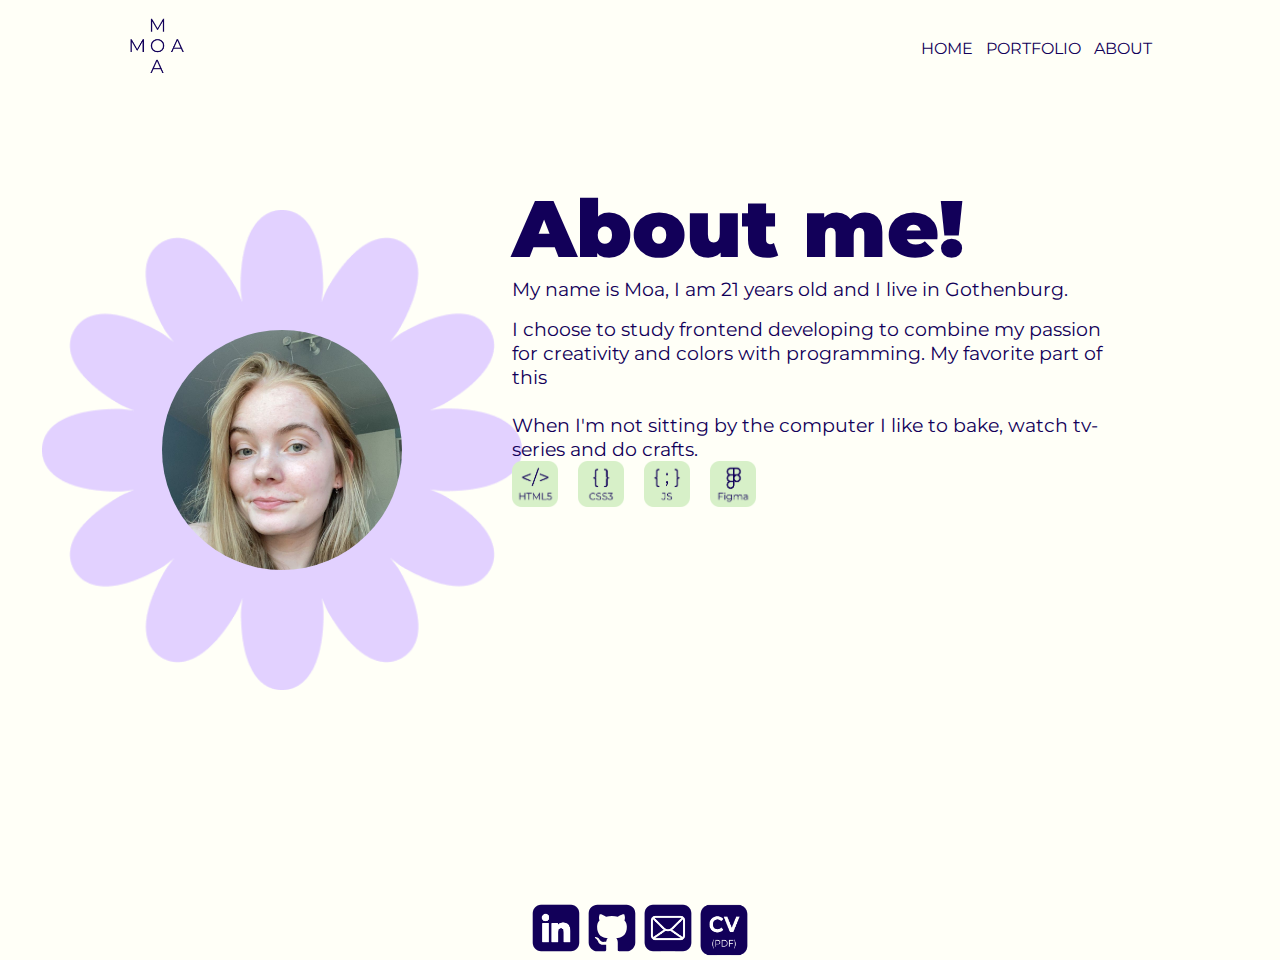
==== about.html @ 0ee52331 "mediaqueries for portfolio and some different styling" ====
<!DOCTYPE html>
<html lang="en">
<head>
    <meta charset="UTF-8">
    <meta http-equiv="X-UA-Compatible" content="IE=edge">
    <meta name="viewport" content="width=device-width, initial-scale=1.0">
    <link rel="stylesheet" href="style.css">
    <link rel="stylesheet" href="about.css">
    <link rel="stylesheet" href="mediaquery.css">
    <link href="https://fonts.googleapis.com/css2?family=Montserrat:wght@400;700&display=swap" rel="stylesheet">
    <script src="./burger.js"></script>
    <title>About | Moa Hedendahl</title>
</head>
<body>
    <header>
        <a href="./index.html">
            <img class="moamoa" src="./images/moamoalogo.png" alt="">
        </a>  
        <nav class="navbar">
            <ul class="nav-menu" id="navmenu">
                <li class="nav-item">
                    <a class="nav-link" href="./index.html">HOME</a>
                </li>
                <li class="nav-item">
                    <a class="nav-link" href="./portfolio.html">PORTFOLIO</a>
                </li>
                <li class="nav-item">
                    <a class="nav-link" href="./about.html">ABOUT</a>
                </li>
            </ul>
            <div class="hamburger" id="burger">
                <span class="bar"></span>
                <span class="bar"></span>
                <span class="bar"></span>
            </div>
        </nav>
    </header>
    <main>
        <div class="afirstview">
            <div class="aimgcontainer">
                <img class="imgflower" src="./images/lpflower.png" alt="">
                <img class="imgmoa" src="./images/moa.JPG" alt="">
            </div>
            <div class="ainfocontent">
                <div class="aabout">
                    <h1><b>About me!</b></h1>
                    <p>
                        My name is Moa, I am 21 years old and I live in Gothenburg.
                    </p>
                    <p class="aabouttext">
                        I choose to study frontend developing to combine my passion for 
                        creativity and colors with programming. My favorite part of this 
                        <br><br>
                        When I'm not sitting by the computer I like to bake, watch tv-series and do crafts.
                    </p>
                </div>
                <div class="tools">
                    <img src="./images/html5.png" alt="">
                    <img src="./images/css3.png" alt="">
                    <img src="./images/js.png" alt="">
                    <img src="./images/figma.png" alt="">
                </div>
            </div>
        </div>
        <div class="asecondview">

        </div>
    </main>

    <footer>
        <a href="https://www.linkedin.com/in/moa-hedendahl-1958a4202/"><img class="ikon" src="./images/linkedin.png" alt=""></a>
        <a href="https://github.com/moamoa07"><img class="ikon" src="./images/github.svg" alt=""></a>
        <a href="mailto:moahedendahl@gmail.com"><img class="ikon" src="./images/mail.png" alt=""></a>
        
        <img class="ikon" src="./images/cv.png" alt="">
    </footer>
</body>
</html>
---- style.css ----
* {
    margin: 0;
    padding: 0;
    box-sizing: border-box;
}
body {
    font-family: 'Montserrat', sans-serif;
    width: 100%;
    background-color: #FFFFF7;
    color: #120059;
}

/* header */
header {
    display: flex;
    width: 80%;
    height: 6rem;
    margin-left: auto;
    margin-right: auto;
    justify-content: space-between;
    align-items: center;
}

.moamoa {
    width: 3.5rem;
}

ul {
    display: flex;
    list-style: none;
}

li {
    margin-left: 0.8rem;
}

li a {
    color: #120059;
    text-decoration: none;
}

.nav-link {
    transition: 0.7s ease;
}

.nav.link:hover {
    color: #070022;
}
/* hamburger menu */
.hamburger {
    display: none;
    cursor: pointer;
}

.bar {
    display: block;
    width: 25px;
    height: 3px;
    margin: 5px auto;
    -webkit-transition: all 0.3s ease-in-out;
    transition: all 0.3s ease-in-out;
    background-color: #120059;
}



/* main */
main {
    width: 80%;
    margin-left: auto;
    margin-right: auto;
}
/* firstview */
.firstview {
    height: calc(100vh - 6rem);
}

h1 {
    margin-top: 20rem;
    font-size: 5rem;
    margin: 0;
}

.firstview p {
    margin-top: 0;
    font-size: 2rem;
}

.text {
    position: absolute;
    top: 25rem;
}

.purpleflower {
    width: 24%;
    position: absolute;
    top: 44%;
    left: 4%;
    animation: spinright 40s linear infinite;
}

.greenflower {
    width: 16%;
    position: absolute;
    top: -6%;
    right: 4%;
    z-index: -1;
    animation: spinright 40s linear infinite;
}

.blueflower {
    width: 35%;
    position: absolute;
    top: 8%;
    left: 14%;
    z-index: -1;
    animation: spinleft 50s linear infinite;
}

.lightpurpleflower {
    width: 16%;
    position: absolute;
    top: 80%;
    right: 14%;
 
    animation: spinleft 50s linear infinite;
}

@keyframes spinright {
    100% {
        transform: rotate(360deg);
    }
}

@keyframes spinleft {
    100% {
        transform: rotate(-360deg);
    }
}

/* secondview */
.secondview {
    height: 100vh;
    display: flex;
    /* flex-direction: column; */
    align-items: center;
    justify-content: center;
}

/* cards */
.cardcontainer {
    display: flex;
    align-items: center;
    /* justify-content: center; */
    position: relative;
    overflow-x: scroll;
    margin: 0 auto;
}
.card {
    transition: 0.5s;
    width: 18rem;
    height: 28rem;
    margin: 1rem;
    background-color: #D7F0C8;
    border-radius: 1.25rem;
}

.card:hover {
    box-shadow: 0 0.5rem 1rem 0 rgba(0,0,0,0.2);
}

.textcontainer {
    padding: 0.125rem 1rem;
}

.card .mainimage {
    width: 18rem;
    height: 17rem;
    object-fit: cover;
    border-radius: 1.25rem 1.25rem 0 0;
}

.card h3 {
    margin-top: 0.6rem;
}

.projectinfo {
    margin-top: 0.6rem;
}

.projectsubject {
    margin-top: 0.6rem;
    font-size: 0.8rem;
    margin-bottom: 0.6rem;
}

.contentwhenbigger {
    display: none;
    margin: 1rem;
}

.contentwhenbigger .bigimage {
    width: 20rem;
    height: 3rem;
    border-radius: 0;
    margin: 0.5rem;
}

.contentwhenbigger .smallimage {
    width: 5rem;
    height: 5rem;
    object-fit: cover;
}

.arrowbuttons {
    display: flex;
    font-size: 1.5rem;
}

/* thirdview */
.thirdview {
    height: 100vh;
    display: flex;
    align-items: center;
    justify-content: center
}

.bigcard {
    width: 98%;
    height: 80%;
    background-color: #D7F0C8;
    border-radius: 1.25rem;
    display: flex;
    justify-content: space-between;
}
.bctextcontent {
    width: 80rem;
}
.bcsmallimg {
    width: 60%;
}
.bcbigimg {
    width: 80%;
    height: 60%;
    object-fit: cover;
    border-radius: 0 1.25rem 0 0;
}

.bcsmallimg img{
    width: 20%;
}

/* footer */
footer {
    width: 80%;
    margin-left: auto;
    margin-right: auto;
    display: flex;
    justify-content: center;
}
.ikon {
    width: 3.5rem;
    color: #120059;
}

/* classes to add in javascript */
/* Class for making card size bigger */
.large {
    width: 100%;
    height: 80%;

}
/* class to hide all cards */
.hidden {
    display: none;
}
/* class to show more content */
.show {
    display: block;
}


/* scrollbar */
::-webkit-scrollbar {
    width: 10px;
  }
  
  ::-webkit-scrollbar-track {
    background: #FFFFF7;
  }

  ::-webkit-scrollbar-thumb {
    background: #D3EAFF;
    border-radius: 1000rem;
  }

  ::-webkit-scrollbar-thumb:hover {
    background: #bee0ff;
  }
---- about.css ----
main {
    width: 80%;
}

.afirstview {
    height: calc(100vh - 6rem);
    display: flex;
    align-items: center;
}

.ainfocontent {
    display: flex;
    flex-direction: column;
    justify-content: space-between;
    position: absolute;
    top: 20%;
    left: 40%;
}

.aimgcontainer {
    display: flex;
    justify-content: center;
    align-items: center;
    position: absolute;
    top: 50%;
    left: 22%;
}

.imgflower {
    width: 30rem;
    position: absolute;
    animation: spinright 40s linear infinite;
}

.imgmoa {
    border-radius: 50%;
    width: 15rem;
    height: 15rem;
    object-fit: cover;
    position: absolute;

}

.aabout {
    font-size: 1.2rem;
}

.aabouttext {
    width: 80%;
    margin-top: 1rem;
}

.tools img {
    width: 6%;
    margin-right: 1rem;
}
---- mediaquery.css ----
/* Tablet */
@media (max-width: 820px) {
    /* header */
    header {
        width: 90%;
    }
	li {
        font-size: 1.4rem;
    }

    .text h1 {
        font-size: 3rem;
    }

    .moamoa{
        width: 4rem;
    }

    /* main */
    main {
        width: 100%;
    }

    .text {
        top: 30rem;
    }

    .purpleflower {
        width: 50%;
        top: 46%;
        left: -10%;
    }

    .greenflower {
        width: 30%;
        top: -2%;
        right: 6%;
    }

    .blueflower {
        width: 60%;
        top: 30%;
        left: 10%;
    }

    .lightpurpleflower {
        width: 30%;
        right: 12%;
    }

    /* portfolio page */
    

    .projectcontainer {
        margin: 2rem 1rem;
    }

    .pfirstview {
        height: auto;
    }
    .psecondview {
        height: auto;
    }

    .ppflower, .pgflower, .pblueflower {
        display: none;
    }
}

/* Mobile */
@media (max-width: 480px) {	
    main {
        width: 100%;
    }
	.menu {
        display: block;
        width: 2rem;
    }

    .hamburger {
        display: block;
    }

    .hamburger.active .bar:nth-child(2) {
        opacity: 0;
    }
    .hamburger.active .bar:nth-child(1) {
        transform: translateY(8px) rotate(45deg);
    }
    .hamburger.active .bar:nth-child(3) {
        transform: translateY(-8px) rotate(-45deg);
    }

    li a{
        color: #fff;
    }

    .nav-menu {
        position: fixed;
        right: -100%;
        top: 80px;
        flex-direction: column;
        background-color: #120059ba;
        width: 100%;
        text-align: center;
        color: #fff;
        transition: 0.3s;
        z-index: 100;
    }

    .nav-item {
        margin: 1rem 0;
    }

    .nav-menu.active {
        right: 0;
    }

    h1 {
        font-size: 2.3rem;
    }

    .firstview p {
        font-size: 1.5rem;
    }

    .purpleflower {
        width: 50%;
        top: 46%;
        left: -10%;
    }

    .greenflower {
        width: 30%;
        top: 0%;
        right: 6%;
    }

    .blueflower {
        width: 60%;
        top: 30%;
        left: 10%;
    }

    .lightpurpleflower {
        width: 30%;
        right: 18%;
    }

    /* portfolio page */
    .pimage img {
        width: 100%;
        height: 17rem;
        border-radius: 1.25rem 1.25rem 0 0 ;
    }

    .projectcontainer {
        flex-direction: column;
        margin: 1rem;
        height: 38rem;
    }

    .showproject {
        margin-top: 2rem;
    }

    .ptitlesubject h3 {
        font-size: 1.2rem;
    }
    .ptitlesubject p {
        font-size: 0.7rem;
    }
    .ptext {
        font-size: 0.8rem;
    }
}
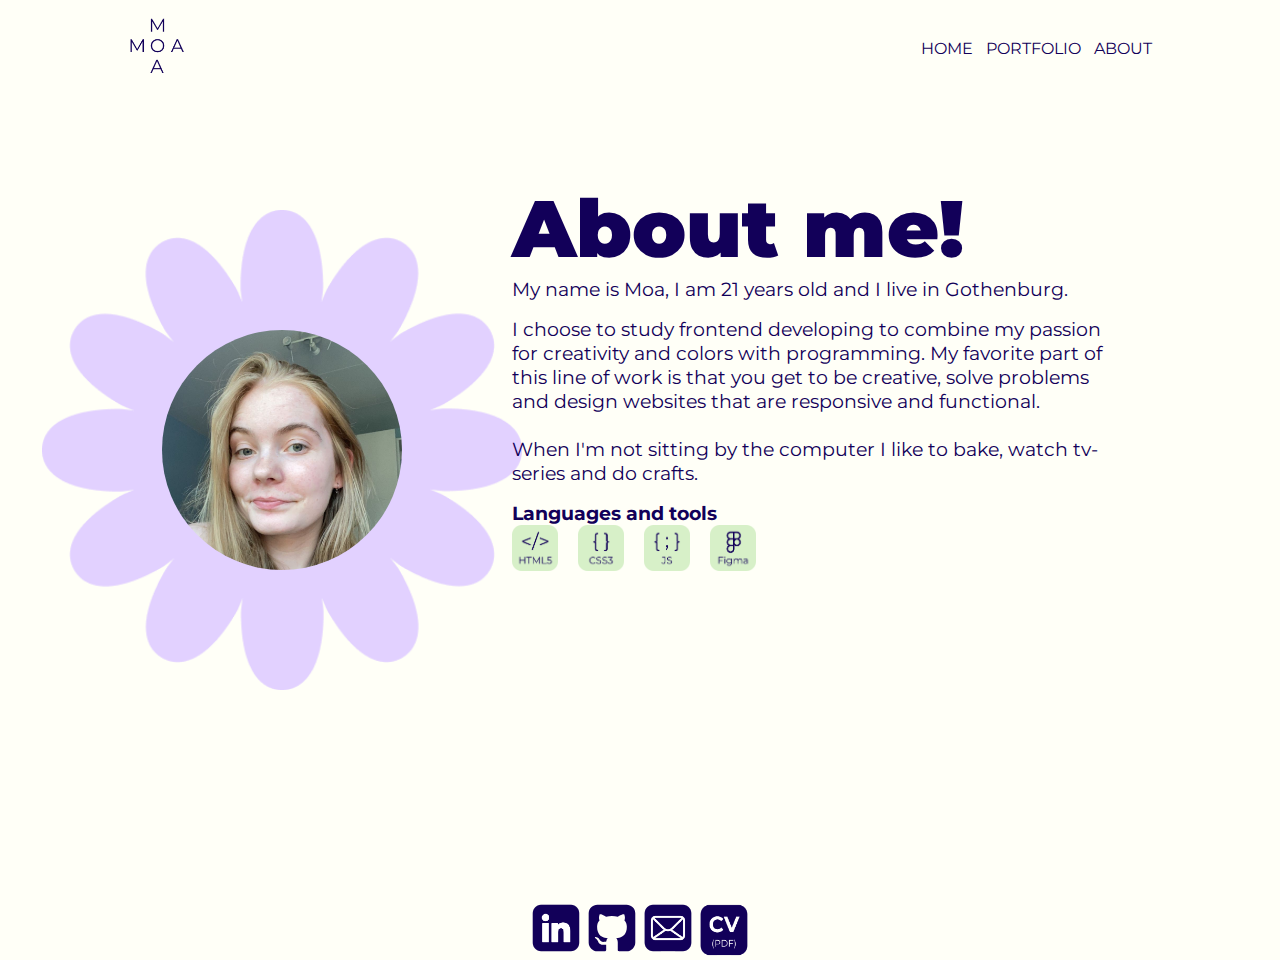
==== commit 8bf00d7f: "remove height on cards, added text in about" ====
--- a/about.html
+++ b/about.html
@@ -8,6 +8,7 @@
     <link rel="stylesheet" href="about.css">
     <link rel="stylesheet" href="mediaquery.css">
     <link href="https://fonts.googleapis.com/css2?family=Montserrat:wght@400;700&display=swap" rel="stylesheet">
+    <script src="./about.js"></script>
     <script src="./burger.js"></script>
     <title>About | Moa Hedendahl</title>
 </head>
@@ -50,11 +51,14 @@
                     <p class="aabouttext">
                         I choose to study frontend developing to combine my passion for 
                         creativity and colors with programming. My favorite part of this 
+                        line of work is that you get to be creative, solve problems and design
+                        websites that are responsive and functional.
                         <br><br>
                         When I'm not sitting by the computer I like to bake, watch tv-series and do crafts.
                     </p>
                 </div>
                 <div class="tools">
+                    <p><b>Languages and tools</b></p>
                     <img src="./images/html5.png" alt="">
                     <img src="./images/css3.png" alt="">
                     <img src="./images/js.png" alt="">
--- a/style.css
+++ b/style.css
@@ -142,7 +142,7 @@
 .secondview {
     height: 100vh;
     display: flex;
-    /* flex-direction: column; */
+    flex-direction: column;
     align-items: center;
     justify-content: center;
 }
@@ -155,11 +155,13 @@
     position: relative;
     overflow-x: scroll;
     margin: 0 auto;
+    width: 100%;
+    scroll-behavior: smooth;
 }
 .card {
     transition: 0.5s;
     width: 18rem;
-    height: 28rem;
+    /* height: 28rem; */
     margin: 1rem;
     background-color: #D7F0C8;
     border-radius: 1.25rem;
@@ -213,8 +215,17 @@
 }
 
 .arrowbuttons {
+    color: #D3EAFF;
     display: flex;
     font-size: 1.5rem;
+}
+
+.left, .right {
+    margin: 1rem;
+}
+
+.left:hover, .right:hover {
+    color: #bee0ff;
 }
 
 /* thirdview */
@@ -226,28 +237,81 @@
 }
 
 .bigcard {
-    width: 98%;
-    height: 80%;
+    width: 100%;
     background-color: #D7F0C8;
     border-radius: 1.25rem;
     display: flex;
     justify-content: space-between;
+    position: relative;
 }
 .bctextcontent {
-    width: 80rem;
-}
-.bcsmallimg {
-    width: 60%;
+    padding: 1rem;
+    width: 50%;
+}
+
+.bctextcontent h3 {
+    font-size: 2rem;
+}
+
+.bcsubject {
+    font-size: 0.8rem;
+    margin: 0 0 0.8rem 0;
+}
+
+.projectlinkcontainer {
+    margin-top: 1rem;
+    width: 50%;
+    display: flex;
+}
+
+.projectlink {
+    background-color: #A18DF2;
+    color: #FFF;
+    border-radius: 1.25rem;
+    padding: 0.4rem 0;
+    margin: 0 0.4rem 0 0;
+    text-align: center;
+    width: 6rem;
+    transition: ease 100ms;
+}
+
+.projectlink:hover {
+    background-color: #8c7adc;
+}
+
+
+.bcimages {
+    width: 50%;
 }
 .bcbigimg {
-    width: 80%;
+    position: absolute;
+    top: 0;
+    right: 0;
+    width: 50%;
     height: 60%;
     object-fit: cover;
     border-radius: 0 1.25rem 0 0;
 }
+.bcsmallimg {
+    display: flex;
+    width: 50%;
+    height: 40%;
+    position: absolute;
+    right: 0;
+    top: 60%;
+}
 
 .bcsmallimg img{
-    width: 20%;
+    width: 50%;
+    object-fit: cover;
+}
+
+.simgleft {
+    padding: 0.4rem 0.4rem 0 0;
+}
+.simgright {
+    border-radius: 0 0 1.25rem 0;
+    padding: 0.4rem 0 0 0;
 }
 
 /* footer */
--- a/about.css
+++ b/about.css
@@ -50,6 +50,14 @@
     margin-top: 1rem;
 }
 
+.tools  {
+    margin-top: 1rem;
+}
+
+.tools p {
+    font-size: 1.2rem;
+}
+
 .tools img {
     width: 6%;
     margin-right: 1rem;
--- a/mediaquery.css
+++ b/mediaquery.css
@@ -48,9 +48,26 @@
         right: 12%;
     }
 
+    .bigcard {
+        margin: 1rem;
+    }
+
+    .bctextcontent {
+        width: 60%;
+    }
+
+    .bctextcontent h3 {
+        font-size: 1.4rem;
+    }
+
+    .bcbigimg {
+        width: 40%;
+    }
+    .bcsmallimg {
+        width: 40%;
+    }
+
     /* portfolio page */
-    
-
     .projectcontainer {
         margin: 2rem 1rem;
     }
@@ -147,6 +164,38 @@
         right: 18%;
     }
 
+    .bigcard {
+        flex-direction: column;
+    }
+
+    .bctextcontent {
+        position: absolute;
+        top: 40%;
+        width: 100%;
+    }
+
+    .bctextcontent h3 {
+        font-size: 1.2rem;
+    }
+
+    .bctextcontent p {
+        font-size: 0.8rem;
+    }
+
+    .bcbigimg {
+        width: 100%;
+        height: 20%;
+        border-radius: 1.25rem 1.25rem 0 0;
+    }
+    .bcsmallimg {
+        width: 100%;
+        top: 20%;
+        height: 20%;
+    }
+    .simgright {
+        border-radius: 0;
+    }
+
     /* portfolio page */
     .pimage img {
         width: 100%;
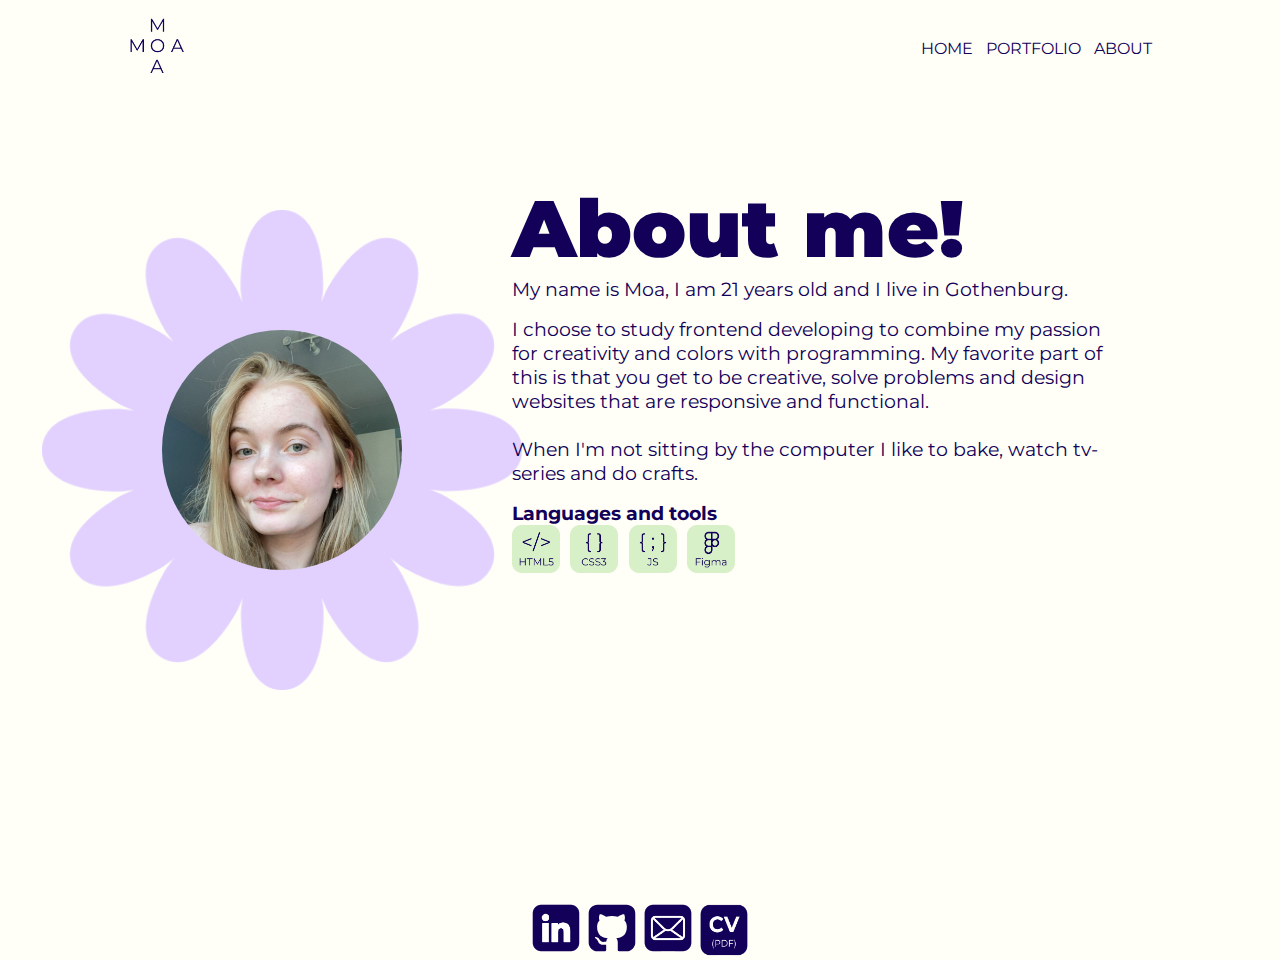
==== commit d3932ca1: "fixed about page" ====
--- a/about.html
+++ b/about.html
@@ -51,7 +51,7 @@
                     <p class="aabouttext">
                         I choose to study frontend developing to combine my passion for 
                         creativity and colors with programming. My favorite part of this 
-                        line of work is that you get to be creative, solve problems and design
+                        is that you get to be creative, solve problems and design
                         websites that are responsive and functional.
                         <br><br>
                         When I'm not sitting by the computer I like to bake, watch tv-series and do crafts.
--- a/style.css
+++ b/style.css
@@ -218,6 +218,8 @@
     color: #D3EAFF;
     display: flex;
     font-size: 1.5rem;
+    justify-content: flex-end;
+    width: 100%;
 }
 
 .left, .right {
--- a/about.css
+++ b/about.css
@@ -15,6 +15,7 @@
     position: absolute;
     top: 20%;
     left: 40%;
+    width: 60%;
 }
 
 .aimgcontainer {
@@ -59,6 +60,6 @@
 }
 
 .tools img {
-    width: 6%;
-    margin-right: 1rem;
+    width: 3rem;
+    margin-right: 0.4rem;
 }--- a/mediaquery.css
+++ b/mediaquery.css
@@ -81,6 +81,12 @@
 
     .ppflower, .pgflower, .pblueflower {
         display: none;
+    }
+
+    /* about page */
+    .ainfocontent {
+        width: 45%;
+        left: 52%;
     }
 }
 
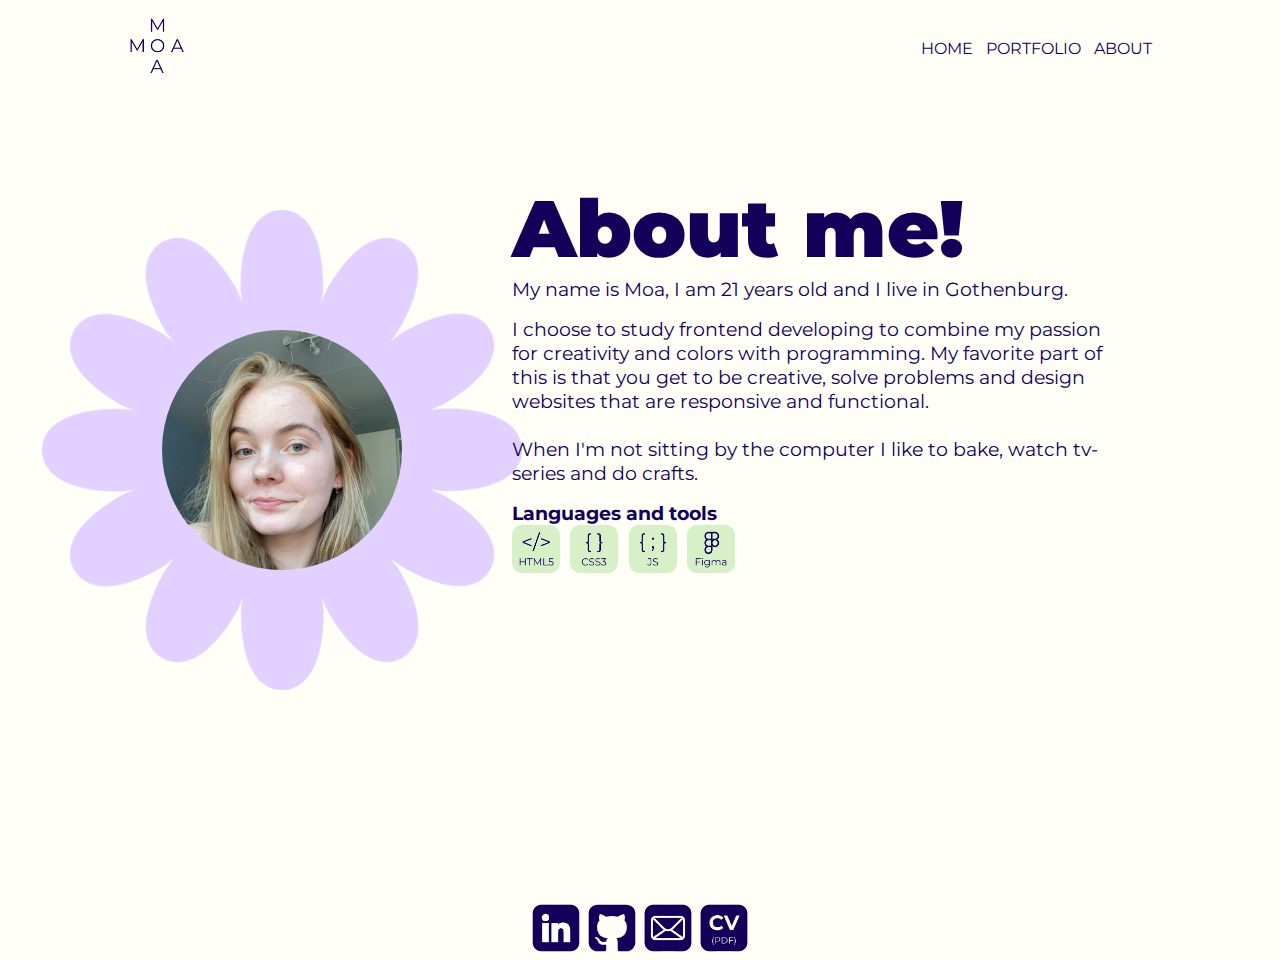
==== commit 8a9b35e9: "added jsdocs, changed footer, media query for about" ====
--- a/about.html
+++ b/about.html
@@ -75,8 +75,7 @@
         <a href="https://www.linkedin.com/in/moa-hedendahl-1958a4202/"><img class="ikon" src="./images/linkedin.png" alt=""></a>
         <a href="https://github.com/moamoa07"><img class="ikon" src="./images/github.svg" alt=""></a>
         <a href="mailto:moahedendahl@gmail.com"><img class="ikon" src="./images/mail.png" alt=""></a>
-        
-        <img class="ikon" src="./images/cv.png" alt="">
+        <a href=""><img class="ikon" src="./images/cv.png" alt=""></a>
     </footer>
 </body>
 </html>--- a/mediaquery.css
+++ b/mediaquery.css
@@ -85,8 +85,26 @@
 
     /* about page */
     .ainfocontent {
-        width: 45%;
-        left: 52%;
+        width: 64%;
+        left: 36%;
+    }
+
+    .aimgcontainer {
+        left: 10%;
+        top: 45%;
+    }
+
+    .aabout h1 {
+        font-size: 3rem;
+    }
+
+    .imgflower {
+        width: 20rem;
+    }
+
+    .imgmoa {
+        width: 10rem;
+        height: 10rem;
     }
 }
 
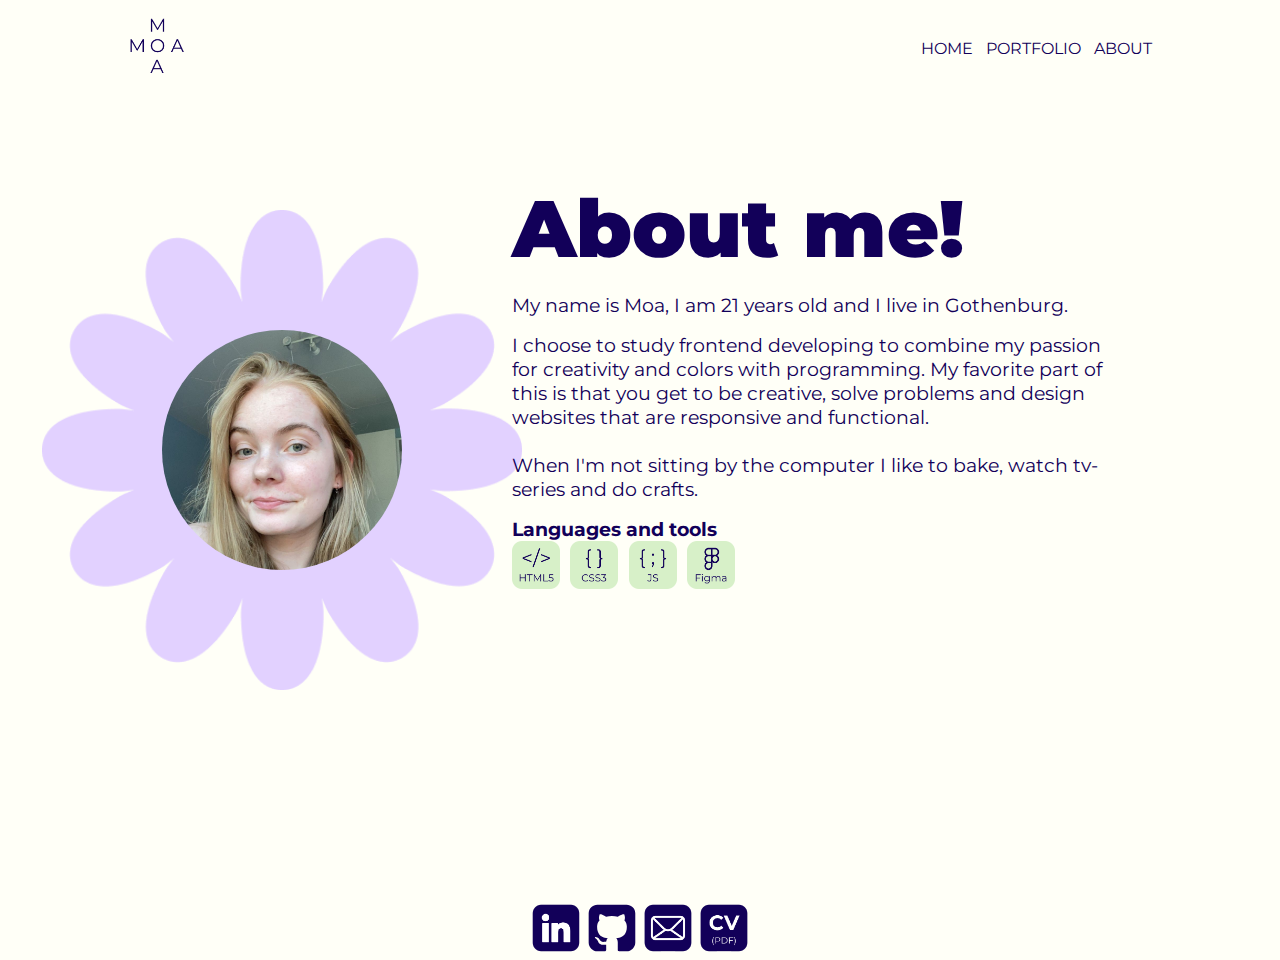
==== commit 98aa45ca: "about media queries" ====
--- a/about.html
+++ b/about.html
@@ -45,7 +45,7 @@
             <div class="ainfocontent">
                 <div class="aabout">
                     <h1><b>About me!</b></h1>
-                    <p>
+                    <p class="aabouttext">
                         My name is Moa, I am 21 years old and I live in Gothenburg.
                     </p>
                     <p class="aabouttext">
--- a/style.css
+++ b/style.css
@@ -165,6 +165,8 @@
     margin: 1rem;
     background-color: #D7F0C8;
     border-radius: 1.25rem;
+    display: flex;
+    flex-direction: column;
 }
 
 .card:hover {
@@ -180,10 +182,6 @@
     height: 17rem;
     object-fit: cover;
     border-radius: 1.25rem 1.25rem 0 0;
-}
-
-.card h3 {
-    margin-top: 0.6rem;
 }
 
 .projectinfo {
@@ -196,19 +194,13 @@
     margin-bottom: 0.6rem;
 }
 
-.contentwhenbigger {
-    display: none;
-    margin: 1rem;
-}
-
-.contentwhenbigger .bigimage {
+.bigimage {
     width: 20rem;
     height: 3rem;
     border-radius: 0;
-    margin: 0.5rem;
-}
-
-.contentwhenbigger .smallimage {
+}
+
+.smallimage {
     width: 5rem;
     height: 5rem;
     object-fit: cover;
@@ -231,7 +223,7 @@
 }
 
 /* thirdview */
-.thirdview {
+/* .thirdview {
     height: 100vh;
     display: flex;
     align-items: center;
@@ -258,7 +250,7 @@
 .bcsubject {
     font-size: 0.8rem;
     margin: 0 0 0.8rem 0;
-}
+} */
 
 .projectlinkcontainer {
     margin-top: 1rem;
@@ -281,7 +273,7 @@
     background-color: #8c7adc;
 }
 
-
+/* 
 .bcimages {
     width: 50%;
 }
@@ -306,15 +298,7 @@
 .bcsmallimg img{
     width: 50%;
     object-fit: cover;
-}
-
-.simgleft {
-    padding: 0.4rem 0.4rem 0 0;
-}
-.simgright {
-    border-radius: 0 0 1.25rem 0;
-    padding: 0.4rem 0 0 0;
-}
+} */
 
 /* footer */
 footer {
@@ -329,20 +313,69 @@
     color: #120059;
 }
 
-/* classes to add in javascript */
+
+/* css for card when large */
+.large .simgleft {
+    padding: 0.4rem 0.4rem 0 0;
+}
+.large .simgright {
+    border-radius: 0 0 1.25rem 0;
+    padding: 0.4rem 0 0 0;
+}
+.large .hidden {
+    display: inherit;
+}
+.large .card {
+    position: relative;
+}
+.large .bigimage {
+    margin: 0;
+    border-radius: 0 1.25rem 0 0;
+    position: absolute;
+    top: 0;
+    right: 0;
+    width: 100%;
+    height: 60%;
+}
+.large .imagewhenbigger {
+    position: absolute;
+    bottom: 0;
+    width: 100%;
+    height: 40%;
+    display: flex;
+    padding: 0.4 0 0 0;
+}
+.large .smallimage {
+    width: 50%;
+    height: 100%;
+    object-fit: cover;
+}
+.large .imagescontainer {
+    flex: 1;
+    position: relative;
+}
+.large .textcontainer {
+    flex: 1;
+    padding: 1rem;
+}
+.large .card h3 {
+    margin-top: 0;
+}
+.large .projectlinkcontainer {
+    display: flex;
+}
+/* class to show more content */
+.show {
+    display: block;
+}
 /* Class for making card size bigger */
 .large {
     width: 100%;
-    height: 80%;
-
+    flex-direction: row-reverse;
 }
 /* class to hide all cards */
 .hidden {
     display: none;
-}
-/* class to show more content */
-.show {
-    display: block;
 }
 
 
--- a/mediaquery.css
+++ b/mediaquery.css
@@ -98,6 +98,10 @@
         font-size: 3rem;
     }
 
+    .aabouttext {
+        font-size: 1rem;
+    }
+
     .imgflower {
         width: 20rem;
     }
@@ -246,4 +250,40 @@
     .ptext {
         font-size: 0.8rem;
     }
+
+     /* about page */
+     .afirstview {
+        display: flex;
+        flex-direction: column;
+     }
+     .ainfocontent {
+        width: 90%;
+        left: 0%;
+        top: 36%;
+        margin: 1rem;
+    }
+
+    .aimgcontainer {
+        top: 20%;
+        left: 50%;
+        z-index: -1;
+    }
+
+    .aabout {
+        font-size: 1rem;
+    }
+
+    .aabout h1 {
+        font-size: 2rem;
+    }
+
+    .imgflower {
+        width: 15rem;
+
+    }
+
+    .imgmoa {
+        width: 8rem;
+        height: 8rem;
+    }
 }
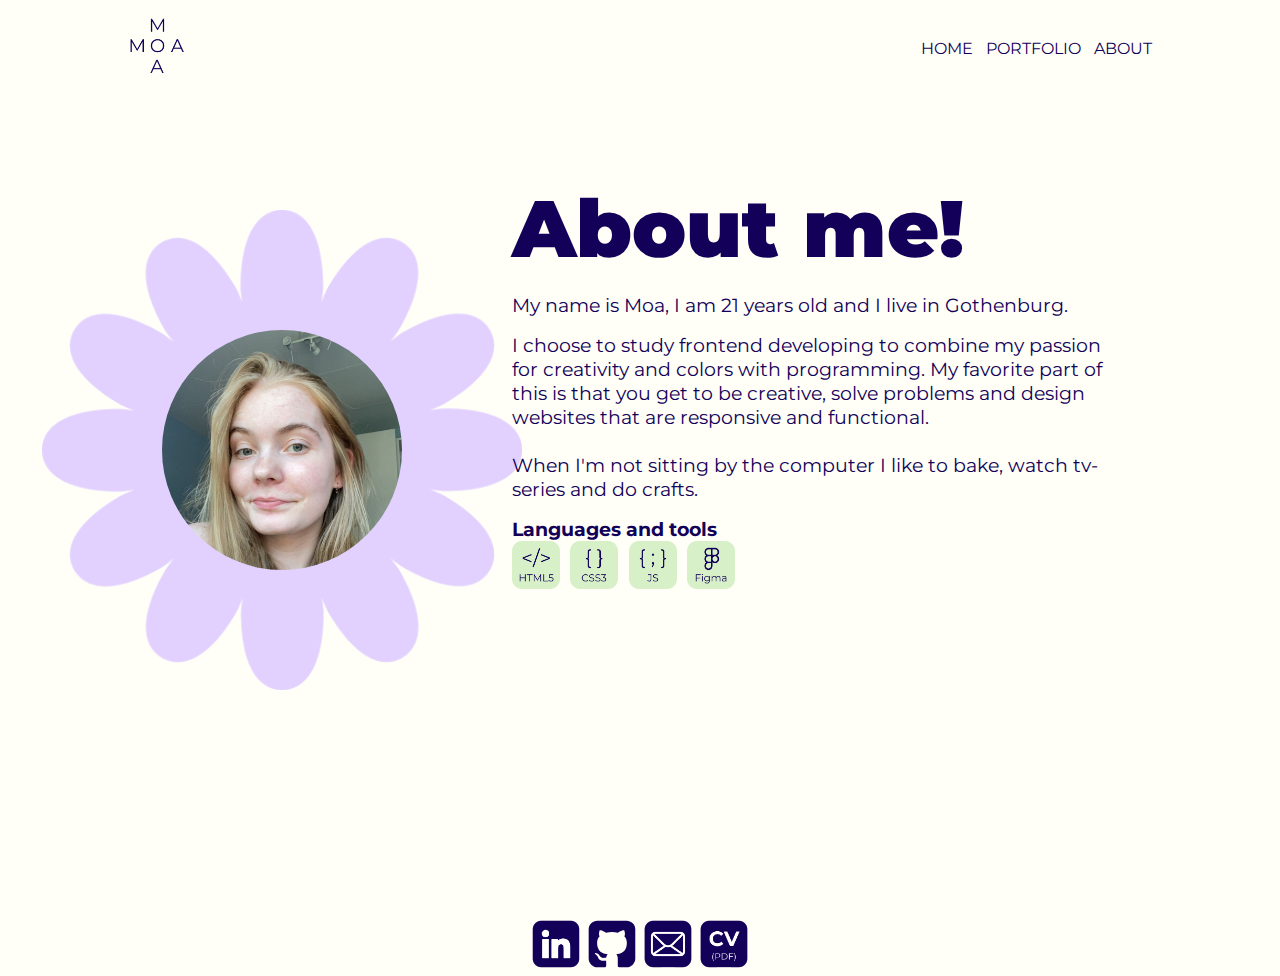
==== commit 6aa58e27: "changed links for css files tohave ./ before" ====
--- a/about.html
+++ b/about.html
@@ -4,9 +4,9 @@
     <meta charset="UTF-8">
     <meta http-equiv="X-UA-Compatible" content="IE=edge">
     <meta name="viewport" content="width=device-width, initial-scale=1.0">
-    <link rel="stylesheet" href="style.css">
-    <link rel="stylesheet" href="about.css">
-    <link rel="stylesheet" href="mediaquery.css">
+    <link rel="stylesheet" href="./style.css">
+    <link rel="stylesheet" href="./about.css">
+    <link rel="stylesheet" href="./mediaquery.css">
     <link href="https://fonts.googleapis.com/css2?family=Montserrat:wght@400;700&display=swap" rel="stylesheet">
     <script src="./about.js"></script>
     <script src="./burger.js"></script>
--- a/style.css
+++ b/style.css
@@ -185,13 +185,12 @@
 }
 
 .projectinfo {
-    margin-top: 0.6rem;
+    margin-top: 0.4rem;
 }
 
 .projectsubject {
-    margin-top: 0.6rem;
+    margin-top: 0.4rem;
     font-size: 0.8rem;
-    margin-bottom: 0.6rem;
 }
 
 .bigimage {
@@ -221,36 +220,6 @@
 .left:hover, .right:hover {
     color: #bee0ff;
 }
-
-/* thirdview */
-/* .thirdview {
-    height: 100vh;
-    display: flex;
-    align-items: center;
-    justify-content: center
-}
-
-.bigcard {
-    width: 100%;
-    background-color: #D7F0C8;
-    border-radius: 1.25rem;
-    display: flex;
-    justify-content: space-between;
-    position: relative;
-}
-.bctextcontent {
-    padding: 1rem;
-    width: 50%;
-}
-
-.bctextcontent h3 {
-    font-size: 2rem;
-}
-
-.bcsubject {
-    font-size: 0.8rem;
-    margin: 0 0 0.8rem 0;
-} */
 
 .projectlinkcontainer {
     margin-top: 1rem;
@@ -269,36 +238,78 @@
     transition: ease 100ms;
 }
 
+.projectlink a {
+    text-decoration: none;
+    color: #FFF;
+}
+
 .projectlink:hover {
     background-color: #8c7adc;
 }
 
-/* 
-.bcimages {
-    width: 50%;
-}
-.bcbigimg {
+/* css for card when large */
+.large .simgleft {
+    padding: 0.4rem 0.4rem 0 0;
+}
+.large .simgright {
+    border-radius: 0 0 1.25rem 0;
+    padding: 0.4rem 0 0 0;
+}
+.large .hidden {
+    display: inherit;
+}
+.large .card {
+    position: relative;
+}
+.large .bigimage {
+    margin: 0;
+    border-radius: 0 1.25rem 0 0;
     position: absolute;
     top: 0;
     right: 0;
+    width: 100%;
+    height: 60%;
+}
+.large .imagewhenbigger {
+    position: absolute;
+    bottom: 0;
+    width: 100%;
+    height: 40%;
+    display: flex;
+    padding: 0.4 0 0 0;
+}
+.large .smallimage {
     width: 50%;
-    height: 60%;
+    height: 100%;
     object-fit: cover;
-    border-radius: 0 1.25rem 0 0;
-}
-.bcsmallimg {
-    display: flex;
-    width: 50%;
-    height: 40%;
-    position: absolute;
-    right: 0;
-    top: 60%;
-}
-
-.bcsmallimg img{
-    width: 50%;
-    object-fit: cover;
-} */
+}
+.large .imagescontainer {
+    flex: 1;
+    position: relative;
+}
+.large .textcontainer {
+    flex: 1;
+    padding: 1rem;
+}
+.large .card h3 {
+    margin-top: 0;
+}
+.large .projectlinkcontainer {
+    display: flex;
+}
+/* class to show more content */
+.show {
+    display: block;
+}
+/* Class for making card size bigger */
+.large {
+    width: 100%;
+    flex-direction: row-reverse;
+}
+/* class to hide all cards */
+.hidden {
+    display: none;
+}
 
 /* footer */
 footer {
@@ -307,77 +318,12 @@
     margin-right: auto;
     display: flex;
     justify-content: center;
+    margin-top: 1rem;
 }
 .ikon {
     width: 3.5rem;
     color: #120059;
 }
-
-
-/* css for card when large */
-.large .simgleft {
-    padding: 0.4rem 0.4rem 0 0;
-}
-.large .simgright {
-    border-radius: 0 0 1.25rem 0;
-    padding: 0.4rem 0 0 0;
-}
-.large .hidden {
-    display: inherit;
-}
-.large .card {
-    position: relative;
-}
-.large .bigimage {
-    margin: 0;
-    border-radius: 0 1.25rem 0 0;
-    position: absolute;
-    top: 0;
-    right: 0;
-    width: 100%;
-    height: 60%;
-}
-.large .imagewhenbigger {
-    position: absolute;
-    bottom: 0;
-    width: 100%;
-    height: 40%;
-    display: flex;
-    padding: 0.4 0 0 0;
-}
-.large .smallimage {
-    width: 50%;
-    height: 100%;
-    object-fit: cover;
-}
-.large .imagescontainer {
-    flex: 1;
-    position: relative;
-}
-.large .textcontainer {
-    flex: 1;
-    padding: 1rem;
-}
-.large .card h3 {
-    margin-top: 0;
-}
-.large .projectlinkcontainer {
-    display: flex;
-}
-/* class to show more content */
-.show {
-    display: block;
-}
-/* Class for making card size bigger */
-.large {
-    width: 100%;
-    flex-direction: row-reverse;
-}
-/* class to hide all cards */
-.hidden {
-    display: none;
-}
-
 
 /* scrollbar */
 ::-webkit-scrollbar {
--- a/mediaquery.css
+++ b/mediaquery.css
@@ -234,7 +234,7 @@
     .projectcontainer {
         flex-direction: column;
         margin: 1rem;
-        height: 38rem;
+        /* height: 38rem; */
     }
 
     .showproject {
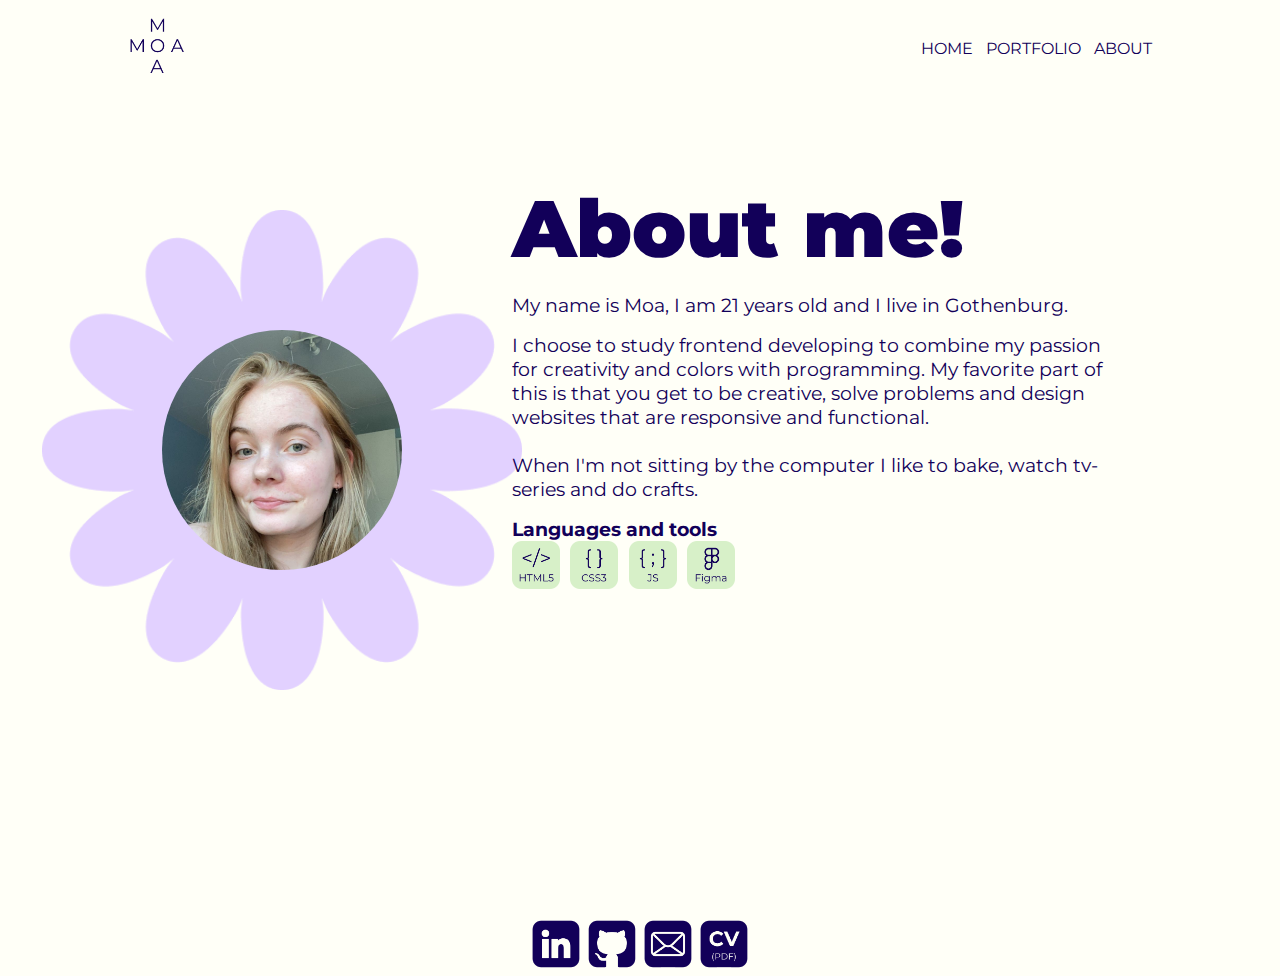
==== commit 52da798c: "changed footer images, tried to make code structured" ====
--- a/about.html
+++ b/about.html
@@ -66,14 +66,11 @@
                 </div>
             </div>
         </div>
-        <div class="asecondview">
-
-        </div>
     </main>
 
     <footer>
         <a href="https://www.linkedin.com/in/moa-hedendahl-1958a4202/"><img class="ikon" src="./images/linkedin.png" alt=""></a>
-        <a href="https://github.com/moamoa07"><img class="ikon" src="./images/github.svg" alt=""></a>
+        <a href="https://github.com/moamoa07"><img class="ikon" src="./images/github.png" alt=""></a>
         <a href="mailto:moahedendahl@gmail.com"><img class="ikon" src="./images/mail.png" alt=""></a>
         <a href=""><img class="ikon" src="./images/cv.png" alt=""></a>
     </footer>
--- a/style.css
+++ b/style.css
@@ -62,8 +62,6 @@
     background-color: #120059;
 }
 
-
-
 /* main */
 main {
     width: 80%;
@@ -151,7 +149,6 @@
 .cardcontainer {
     display: flex;
     align-items: center;
-    /* justify-content: center; */
     position: relative;
     overflow-x: scroll;
     margin: 0 auto;
@@ -161,7 +158,6 @@
 .card {
     transition: 0.5s;
     width: 18rem;
-    /* height: 28rem; */
     margin: 1rem;
     background-color: #D7F0C8;
     border-radius: 1.25rem;
@@ -199,12 +195,6 @@
     border-radius: 0;
 }
 
-.smallimage {
-    width: 5rem;
-    height: 5rem;
-    object-fit: cover;
-}
-
 .arrowbuttons {
     color: #D3EAFF;
     display: flex;
@@ -219,6 +209,57 @@
 
 .left:hover, .right:hover {
     color: #bee0ff;
+}
+
+/* css for card when large */
+.large .simgleft {
+    padding: 0.4rem 0.4rem 0 0;
+}
+.large .simgright {
+    border-radius: 0 0 1.25rem 0;
+    padding: 0.4rem 0 0 0;
+}
+.large .hidden {
+    display: inherit;
+}
+.large .card {
+    position: relative;
+}
+.large .bigimage {
+    margin: 0;
+    border-radius: 0 1.25rem 0 0;
+    position: absolute;
+    top: 0;
+    right: 0;
+    width: 100%;
+    height: 60%;
+}
+.large .imagewhenbigger {
+    position: absolute;
+    bottom: 0;
+    width: 100%;
+    height: 40%;
+    display: flex;
+    padding: 0.4 0 0 0;
+}
+.large .smallimage {
+    width: 50%;
+    height: 100%;
+    object-fit: cover;
+}
+.large .imagescontainer {
+    flex: 1;
+    position: relative;
+}
+.large .textcontainer {
+    flex: 1;
+    padding: 1rem;
+}
+.large .card h3 {
+    margin-top: 0;
+}
+.large .projectlinkcontainer {
+    display: flex;
 }
 
 .projectlinkcontainer {
@@ -247,56 +288,6 @@
     background-color: #8c7adc;
 }
 
-/* css for card when large */
-.large .simgleft {
-    padding: 0.4rem 0.4rem 0 0;
-}
-.large .simgright {
-    border-radius: 0 0 1.25rem 0;
-    padding: 0.4rem 0 0 0;
-}
-.large .hidden {
-    display: inherit;
-}
-.large .card {
-    position: relative;
-}
-.large .bigimage {
-    margin: 0;
-    border-radius: 0 1.25rem 0 0;
-    position: absolute;
-    top: 0;
-    right: 0;
-    width: 100%;
-    height: 60%;
-}
-.large .imagewhenbigger {
-    position: absolute;
-    bottom: 0;
-    width: 100%;
-    height: 40%;
-    display: flex;
-    padding: 0.4 0 0 0;
-}
-.large .smallimage {
-    width: 50%;
-    height: 100%;
-    object-fit: cover;
-}
-.large .imagescontainer {
-    flex: 1;
-    position: relative;
-}
-.large .textcontainer {
-    flex: 1;
-    padding: 1rem;
-}
-.large .card h3 {
-    margin-top: 0;
-}
-.large .projectlinkcontainer {
-    display: flex;
-}
 /* class to show more content */
 .show {
     display: block;
@@ -322,7 +313,6 @@
 }
 .ikon {
     width: 3.5rem;
-    color: #120059;
 }
 
 /* scrollbar */
--- a/mediaquery.css
+++ b/mediaquery.css
@@ -234,7 +234,6 @@
     .projectcontainer {
         flex-direction: column;
         margin: 1rem;
-        /* height: 38rem; */
     }
 
     .showproject {
